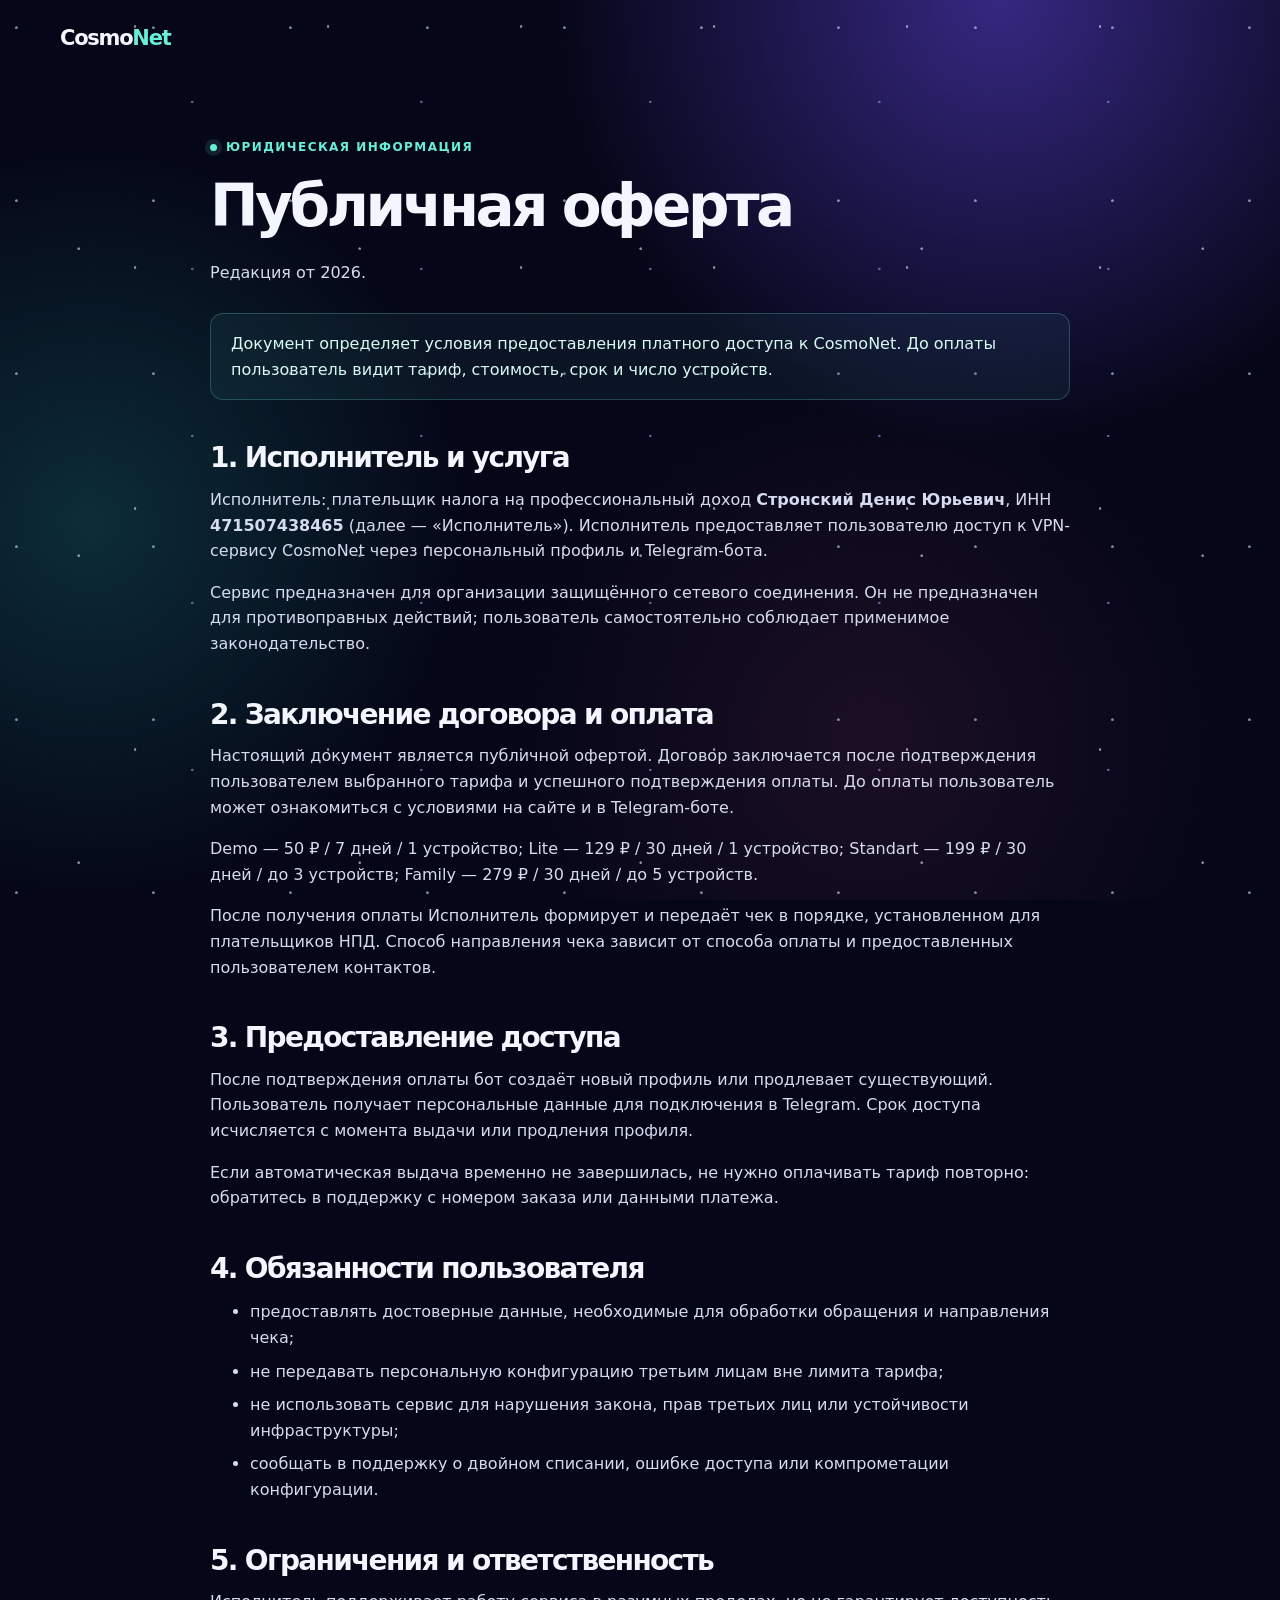
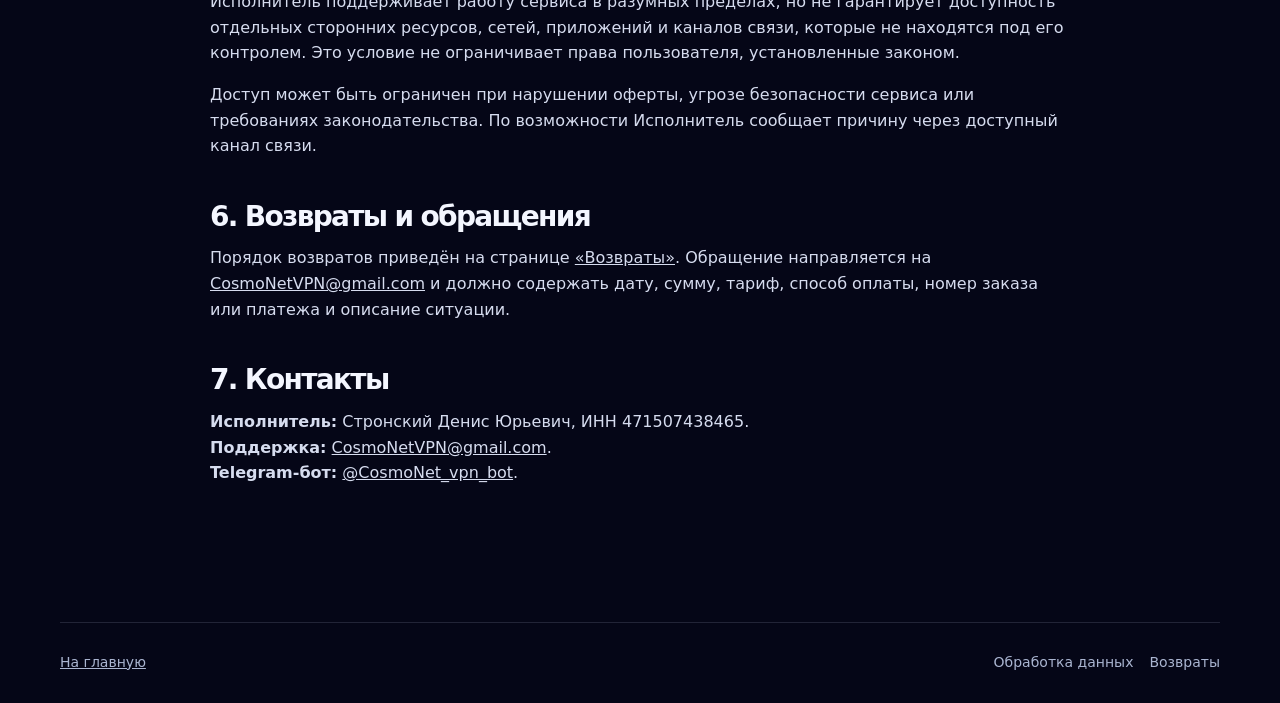
==== site/documents/offer.html @ 613d1d77 "Обновить бота, оплату и сайт CosmoNet" ====
<!doctype html><html lang="ru"><head><meta charset="utf-8"><meta name="viewport" content="width=device-width,initial-scale=1"><meta name="description" content="Публичная оферта CosmoNet."><title>Оферта — CosmoNet</title><link rel="stylesheet" href="../styles.css"></head><body><header class="container topbar"><a class="brand" href="../index.html">Cosmo<span>Net</span></a></header><main class="legal"><div class="eyebrow">Юридическая информация</div><h1>Публичная оферта</h1><p class="meta">Редакция от <span data-updated-at></span>.</p><div class="notice">Документ определяет условия предоставления платного доступа к CosmoNet. До оплаты пользователь видит тариф, стоимость, срок и число устройств.</div><h2>1. Исполнитель и услуга</h2><p>Исполнитель: плательщик налога на профессиональный доход <strong data-merchant-name>Стронский Денис Юрьевич</strong>, ИНН <strong data-merchant-inn>471507438465</strong> (далее — «Исполнитель»). Исполнитель предоставляет пользователю доступ к VPN-сервису CosmoNet через персональный профиль и Telegram-бота.</p><p>Сервис предназначен для организации защищённого сетевого соединения. Он не предназначен для противоправных действий; пользователь самостоятельно соблюдает применимое законодательство.</p><h2>2. Заключение договора и оплата</h2><p>Настоящий документ является публичной офертой. Договор заключается после подтверждения пользователем выбранного тарифа и успешного подтверждения оплаты. До оплаты пользователь может ознакомиться с условиями на сайте и в Telegram-боте.</p><p>Demo — 50 ₽ / 7 дней / 1 устройство; Lite — 129 ₽ / 30 дней / 1 устройство; Standart — 199 ₽ / 30 дней / до 3 устройств; Family — 279 ₽ / 30 дней / до 5 устройств.</p><p>После получения оплаты Исполнитель формирует и передаёт чек в порядке, установленном для плательщиков НПД. Способ направления чека зависит от способа оплаты и предоставленных пользователем контактов.</p><h2>3. Предоставление доступа</h2><p>После подтверждения оплаты бот создаёт новый профиль или продлевает существующий. Пользователь получает персональные данные для подключения в Telegram. Срок доступа исчисляется с момента выдачи или продления профиля.</p><p>Если автоматическая выдача временно не завершилась, не нужно оплачивать тариф повторно: обратитесь в поддержку с номером заказа или данными платежа.</p><h2>4. Обязанности пользователя</h2><ul><li>предоставлять достоверные данные, необходимые для обработки обращения и направления чека;</li><li>не передавать персональную конфигурацию третьим лицам вне лимита тарифа;</li><li>не использовать сервис для нарушения закона, прав третьих лиц или устойчивости инфраструктуры;</li><li>сообщать в поддержку о двойном списании, ошибке доступа или компрометации конфигурации.</li></ul><h2>5. Ограничения и ответственность</h2><p>Исполнитель поддерживает работу сервиса в разумных пределах, но не гарантирует доступность отдельных сторонних ресурсов, сетей, приложений и каналов связи, которые не находятся под его контролем. Это условие не ограничивает права пользователя, установленные законом.</p><p>Доступ может быть ограничен при нарушении оферты, угрозе безопасности сервиса или требованиях законодательства. По возможности Исполнитель сообщает причину через доступный канал связи.</p><h2>6. Возвраты и обращения</h2><p>Порядок возвратов приведён на странице <a href="refunds.html">«Возвраты»</a>. Обращение направляется на <a data-support-email href="#">CosmoNetVPN@gmail.com</a> и должно содержать дату, сумму, тариф, способ оплаты, номер заказа или платежа и описание ситуации.</p><h2>7. Контакты</h2><p><strong>Исполнитель:</strong> <span data-merchant-name>Стронский Денис Юрьевич</span>, ИНН <span data-merchant-inn>471507438465</span>.<br><strong>Поддержка:</strong> <a data-support-email href="#">CosmoNetVPN@gmail.com</a>.<br><strong>Telegram-бот:</strong> <a data-bot-link href="#">@CosmoNet_vpn_bot</a>.</p></main><footer class="container"><div class="footer"><a href="../index.html">На главную</a><div class="foot-links"><a href="privacy.html">Обработка данных</a><a href="refunds.html">Возвраты</a></div></div></footer><script src="../config.js"></script><script src="../app.js"></script></body></html>
---- site/styles.css ----
:root{--bg:#050617;--ink:#f4f6ff;--muted:#aab5d1;--line:rgba(209,220,255,.14);--cyan:#68efd7;--violet:#9680ff;--pink:#ff8cc9;--card:rgba(18,25,58,.74);--shadow:0 25px 70px rgba(0,0,0,.35)}*{box-sizing:border-box}html{scroll-behavior:smooth}body{min-width:320px;margin:0;overflow-x:hidden;color:var(--ink);background:var(--bg);font:16px/1.6 Inter,ui-sans-serif,system-ui,-apple-system,"Segoe UI",sans-serif}body:before{position:fixed;inset:0;z-index:-2;content:"";background:radial-gradient(circle at 75% 2%,rgba(107,76,244,.4),transparent 27rem),radial-gradient(circle at 4% 65%,rgba(50,222,201,.14),transparent 22rem),var(--bg)}body:after{position:fixed;inset:0;z-index:-1;pointer-events:none;content:"";opacity:.38;background-image:linear-gradient(rgba(255,255,255,.022) 1px,transparent 1px),linear-gradient(90deg,rgba(255,255,255,.022) 1px,transparent 1px);background-size:45px 45px}a{color:inherit}.container{width:min(1160px,calc(100% - 40px));margin:auto}.topbar{display:flex;align-items:center;justify-content:space-between;gap:24px;padding:22px 0}.brand{display:inline-flex;align-items:center;gap:10px;font-size:21px;font-weight:850;letter-spacing:-.06em;text-decoration:none}.brand:before{width:26px;height:26px;border:2px solid var(--cyan);border-radius:50% 50% 50% 8px;box-shadow:7px -5px 0 -4px var(--violet);content:"";transform:rotate(-25deg)}.brand span{color:var(--cyan)}.nav{display:flex;gap:23px;align-items:center;color:var(--muted);font-size:14px}.nav a{text-decoration:none}.nav a:hover{color:var(--ink)}.nav-cta{padding:9px 14px;border:1px solid var(--line);border-radius:10px;color:var(--ink)}.hero{display:grid;grid-template-columns:1.07fr .93fr;align-items:center;gap:64px;min-height:620px;padding:70px 0 92px}.eyebrow{display:inline-flex;align-items:center;gap:9px;color:var(--cyan);font-size:12px;font-weight:800;letter-spacing:.12em;text-transform:uppercase}.eyebrow:before{width:7px;height:7px;border-radius:50%;background:var(--cyan);box-shadow:0 0 0 5px rgba(104,239,215,.12);content:""}h1,h2,h3,p{margin-top:0}h1,h2,h3{letter-spacing:-.06em;line-height:1.06}h1{max-width:690px;margin:18px 0 22px;font-size:clamp(48px,6.25vw,78px)}h1 .shine{background:linear-gradient(105deg,var(--cyan),#a8dfff 47%,var(--violet));-webkit-background-clip:text;background-clip:text;color:transparent}h2{margin-bottom:14px;font-size:clamp(32px,4vw,48px)}h3{margin-bottom:9px;font-size:22px}.lead{max-width:600px;color:var(--muted);font-size:20px}.actions{display:flex;flex-wrap:wrap;gap:12px;margin-top:30px}.button{display:inline-flex;align-items:center;justify-content:center;min-height:49px;padding:0 20px;border:1px solid var(--line);border-radius:12px;font-weight:780;text-decoration:none;transition:.2s}.button:hover{border-color:rgba(104,239,215,.7);transform:translateY(-2px)}.button--primary{border-color:var(--cyan);background:var(--cyan);color:#06221b;box-shadow:0 14px 32px rgba(66,235,200,.19)}.button--primary:hover{background:#92f6e4}.button--primary.is-disabled{pointer-events:none;opacity:.55}.quick{display:flex;align-items:center;gap:10px;margin-top:25px;color:#d6dff0;font-size:14px}.quick i{width:8px;height:8px;border-radius:50%;background:var(--cyan);box-shadow:0 0 13px var(--cyan)}.cosmos{position:relative;min-height:400px;padding:30px;overflow:hidden;border:1px solid rgba(196,211,255,.2);border-radius:28px;background:linear-gradient(145deg,rgba(46,55,123,.88),rgba(10,15,40,.82));box-shadow:var(--shadow)}.cosmos:before{position:absolute;top:70px;right:-80px;width:285px;height:285px;border:1px solid rgba(158,132,255,.4);border-radius:50%;box-shadow:0 0 0 42px rgba(158,132,255,.06),0 0 0 84px rgba(104,239,215,.035);content:""}.cosmos:after{position:absolute;right:66px;bottom:48px;width:93px;height:93px;border-radius:50%;background:radial-gradient(circle at 30% 29%,#ece0ff,#775bd8 42%,#2e2366 72%);box-shadow:-91px -38px 0 -37px var(--cyan),52px -170px 0 -43px var(--pink);content:""}.online{position:relative;z-index:1;display:inline-flex;align-items:center;gap:8px;padding:8px 11px;border:1px solid rgba(104,239,215,.38);border-radius:99px;background:rgba(5,35,43,.58);color:#bffff4;font-size:13px}.online i{width:7px;height:7px;border-radius:50%;background:var(--cyan);box-shadow:0 0 12px var(--cyan)}.connection{position:relative;z-index:1;margin-top:96px;padding:21px;border:1px solid rgba(255,255,255,.13);border-radius:18px;background:rgba(8,13,34,.76);backdrop-filter:blur(9px)}.connection small,.connection div{color:var(--muted)}.connection strong{display:block;margin:7px 0;font-size:24px;letter-spacing:-.04em}.connection div{display:flex;justify-content:space-between;font-size:13px}.section{padding:92px 0}.section-head{display:flex;align-items:end;justify-content:space-between;gap:28px;margin-bottom:32px}.section-head p{max-width:480px;margin:0;color:var(--muted)}.plans{display:grid;grid-template-columns:repeat(4,1fr);gap:14px}.plan{position:relative;min-height:365px;padding:25px;overflow:hidden;border:1px solid var(--line);border-radius:20px;background:var(--card);box-shadow:0 12px 34px rgba(0,0,0,.16)}.plan--best{border-color:rgba(104,239,215,.7);background:linear-gradient(160deg,rgba(26,76,91,.79),rgba(17,27,58,.94));transform:translateY(-11px)}.label{min-height:22px;color:var(--cyan);font-size:12px;font-weight:830;letter-spacing:.09em;text-transform:uppercase}.empty{visibility:hidden}.price{margin:20px 0 3px;font-size:38px;font-weight:850;letter-spacing:-.07em}.duration{color:var(--muted);font-size:14px}.list{margin:23px 0 0;padding:0;list-style:none;color:#d7def0;font-size:14px}.list li{padding:9px 0;border-top:1px solid var(--line)}.list li:before{margin-right:8px;color:var(--cyan);content:"✓"}.plan .button{position:absolute;right:25px;bottom:24px;left:25px;min-height:43px;font-size:14px}.perks{display:grid;grid-template-columns:repeat(3,1fr);gap:16px}.perk{padding:27px;border:1px solid var(--line);border-radius:18px;background:rgba(18,25,58,.5)}.mark{display:grid;width:40px;height:40px;margin-bottom:21px;border-radius:12px;place-items:center;background:rgba(104,239,215,.12);color:var(--cyan);font-size:20px}.perk p{margin:0;color:var(--muted)}.how{padding:76px 0;border-top:1px solid var(--line);border-bottom:1px solid var(--line);background:rgba(10,15,37,.6)}.steps{display:grid;grid-template-columns:repeat(3,1fr);gap:22px}.step{padding:8px 24px 8px 0;border-right:1px solid var(--line)}.step:last-child{border:0}.num{margin-bottom:32px;color:var(--violet);font-size:12px;font-weight:850;letter-spacing:.12em}.step p{color:var(--muted)}.support{display:flex;align-items:center;justify-content:space-between;gap:30px;padding:38px;border:1px solid rgba(104,239,215,.26);border-radius:24px;background:linear-gradient(100deg,rgba(17,61,74,.72),rgba(20,25,59,.72))}.support h2{margin-bottom:8px}.support p{margin:0;color:var(--muted)}.support a{color:#c6fff5}.legal{width:min(860px,calc(100% - 40px));margin:auto;padding:55px 0 90px}.legal h1{font-size:clamp(38px,5vw,58px)}.legal h2{margin-top:43px;font-size:28px}.legal p,.legal li{color:#d6dcef}.legal li{margin-bottom:8px}.meta{color:var(--muted)}.notice{margin:28px 0;padding:17px 20px;border:1px solid rgba(104,239,215,.24);border-radius:13px;background:rgba(46,95,100,.17);color:#d9faf4}footer{padding:30px 0;color:var(--muted);font-size:14px}.footer{display:flex;align-items:center;justify-content:space-between;gap:20px;padding-top:28px;border-top:1px solid var(--line)}.foot-links{display:flex;flex-wrap:wrap;gap:16px}.foot-links a{text-decoration:none}@media(max-width:920px){.hero{grid-template-columns:1fr;gap:18px;min-height:auto}.cosmos{min-height:300px}.connection{margin-top:42px}.plans{grid-template-columns:repeat(2,1fr)}.plan--best{transform:none}}@media(max-width:650px){.container{width:calc(100% - 30px)}.nav{display:none}.topbar{padding:18px 0}.hero{padding:52px 0 64px}.lead{font-size:18px}.section{padding:64px 0}.section-head,.support,.footer{align-items:flex-start;flex-direction:column}.plans,.perks,.steps{grid-template-columns:1fr}.step{padding:18px 0;border-right:0;border-bottom:1px solid var(--line)}.step:last-child{border:0}.plan{min-height:340px}}
/* Космические акценты и упрощённые тарифы */
body::before{background:radial-gradient(circle at 78% 0%,rgba(107,76,244,.48),transparent 28rem),radial-gradient(circle at 7% 58%,rgba(43,221,199,.18),transparent 24rem),radial-gradient(circle at 68% 82%,rgba(255,106,188,.09),transparent 23rem),#050617}body::after{opacity:.54;background-image:radial-gradient(circle at 12% 16%,#d8f9ff 0 1px,transparent 1.7px),radial-gradient(circle at 70% 11%,#fff 0 1px,transparent 1.5px),radial-gradient(circle at 84% 61%,#a8a1ff 0 1px,transparent 1.5px),radial-gradient(circle at 28% 81%,#fff 0 1px,transparent 1.6px),linear-gradient(rgba(255,255,255,.018) 1px,transparent 1px),linear-gradient(90deg,rgba(255,255,255,.018) 1px,transparent 1px);background-size:137px 173px,193px 241px,229px 167px,281px 307px,45px 45px,45px 45px}.brand{gap:0}.brand:before{display:none}.brand-cosmo{color:#f4f6ff}.brand-net{color:var(--cyan)}.plan{min-height:248px;padding-top:33px}.plan h3{font-size:25px}.plan--best{background:linear-gradient(160deg,rgba(31,87,104,.86),rgba(24,29,74,.94));box-shadow:0 0 0 1px rgba(104,239,215,.1),0 25px 52px rgba(26,193,184,.12)}.device{margin-top:19px;color:#dfe6f9;font-size:15px}.device:before{display:inline-block;width:7px;height:7px;margin-right:8px;border-radius:50%;background:var(--cyan);box-shadow:0 0 11px rgba(104,239,215,.8);content:""}.tariff-note{margin:25px 0 0;color:var(--muted);font-size:14px;text-align:center}.windows-card{display:grid;grid-template-columns:1.03fr .97fr;align-items:center;gap:54px;padding:52px;overflow:hidden;border:1px solid rgba(165,183,255,.22);border-radius:28px;background:linear-gradient(127deg,rgba(18,52,71,.79),rgba(27,28,75,.88));box-shadow:var(--shadow)}.windows-copy h2{max-width:600px;margin:15px 0}.windows-copy p{max-width:590px;color:var(--muted);font-size:17px}.windows-badges{display:flex;flex-wrap:wrap;gap:9px;margin:24px 0}.windows-badges span{padding:7px 10px;border:1px solid var(--line);border-radius:99px;background:rgba(6,10,30,.34);color:#dce8ff;font-size:13px}.windows-device{width:min(100%,420px);margin-left:auto;padding:11px;border:1px solid rgba(255,255,255,.25);border-radius:20px;background:linear-gradient(135deg,#7886af,#263158 12%,#0b1130 90%);box-shadow:0 22px 55px rgba(0,0,0,.4);transform:rotate(2.5deg)}.device-bar{display:flex;gap:5px;padding:2px 0 9px}.device-bar span{width:6px;height:6px;border-radius:50%;background:#93a1c8}.device-screen{min-height:286px;padding:20px;border-radius:10px;background:radial-gradient(circle at 80% 85%,rgba(119,86,222,.62),transparent 24%),radial-gradient(circle at 14% 20%,rgba(52,223,199,.24),transparent 26%),#070b22}.app-top,.app-bottom{display:flex;justify-content:space-between;color:#aeb9da;font-size:12px}.app-top b{color:#edf4ff;font-size:14px}.app-top em{color:var(--cyan);font-style:normal}.app-top small{padding:4px 7px;border-radius:99px;background:rgba(104,239,215,.12);color:#aef9e9}.app-core{display:grid;padding:31px 0 25px;place-items:center;text-align:center}.app-orbit{display:grid;width:115px;height:115px;margin-bottom:16px;border:1px solid rgba(146,127,255,.45);border-radius:50%;place-items:center;box-shadow:0 0 0 14px rgba(104,239,215,.045),0 0 0 29px rgba(146,127,255,.05)}.app-orbit i{width:45px;height:45px;border-radius:50%;background:radial-gradient(circle at 35% 30%,#e2faff,#60d9cb 37%,#1c5675 70%);box-shadow:0 0 30px rgba(104,239,215,.55)}.app-core strong{font-size:21px}.app-core span{color:#9eeede;font-size:13px}.app-bottom{padding-top:14px;border-top:1px solid rgba(255,255,255,.12)}@media(max-width:920px){.windows-card{grid-template-columns:1fr}.windows-device{margin:0}.plan{min-height:260px}}@media(max-width:650px){.windows-card{gap:32px;padding:28px}.windows-copy p{font-size:16px}.windows-device{transform:none}.device-screen{min-height:250px}.plan{min-height:240px}.tariff-note{text-align:left}}

/* Исправление карточек тарифов и логотипа */
.brand .brand-cosmo{color:#f4f6ff}.brand .brand-net{color:var(--cyan)}.plan{display:flex;flex-direction:column}.plan .button{position:static;margin-top:auto}.plan .device{margin-bottom:28px}
.merchant-footer{margin-bottom:6px;color:#dbe4f7;font-size:13px}.merchant-footer span{white-space:nowrap}
.merchant-footer{display:grid;gap:1px;line-height:1.35}.merchant-footer>span{display:block}
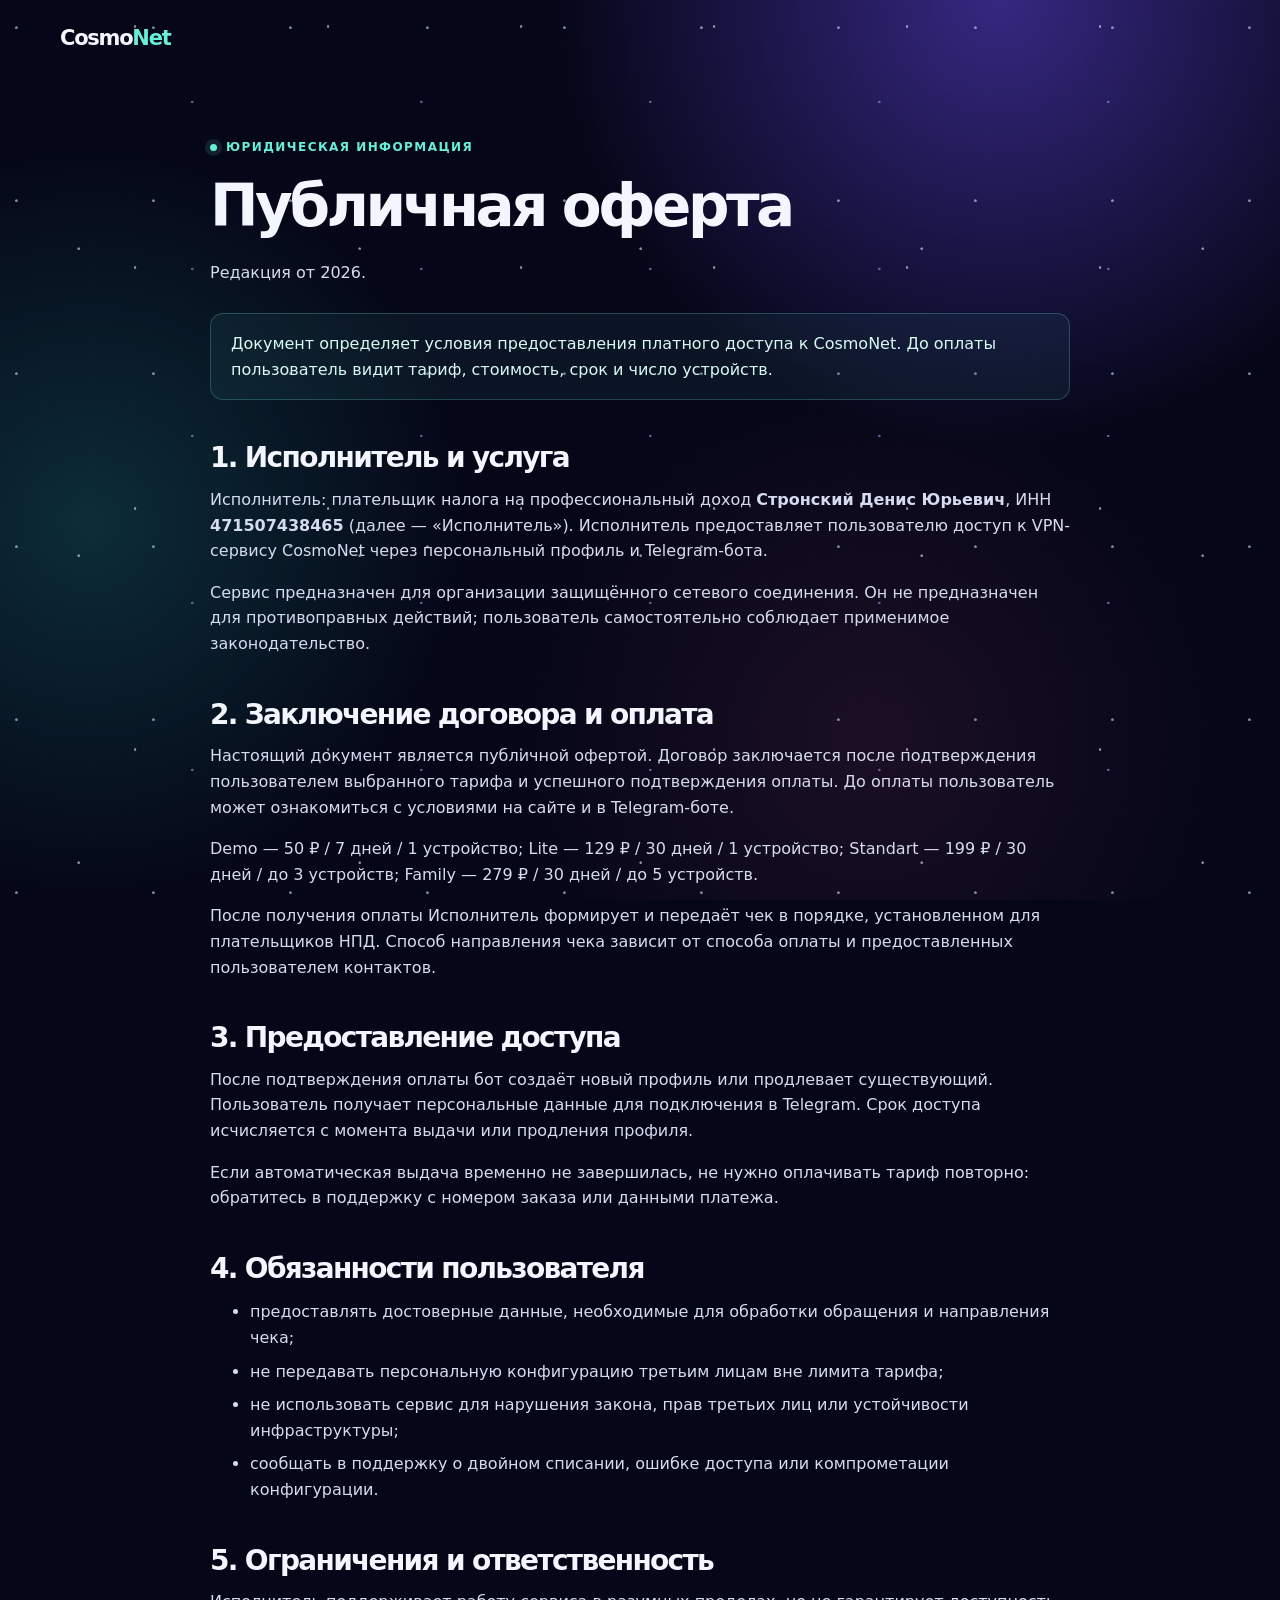
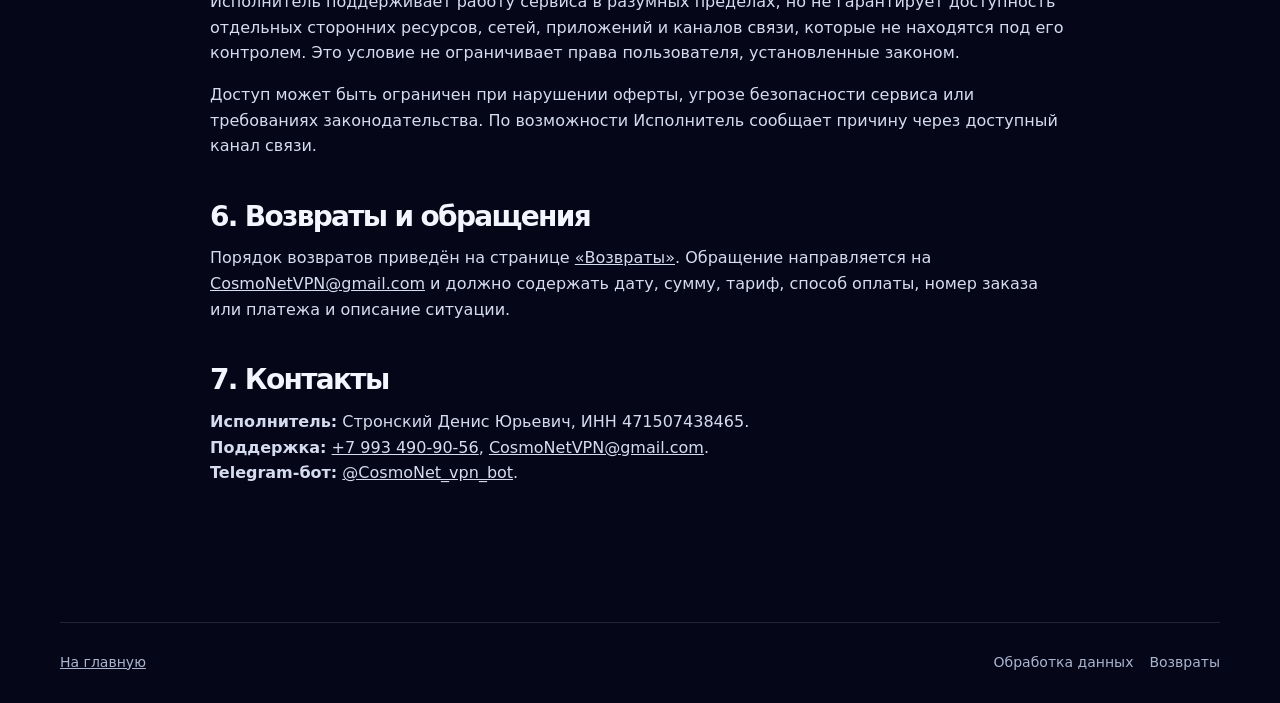
==== commit 07f5fe4f: "Зафиксировать рабочую версию перед редизайном бота" ====
--- a/site/documents/offer.html
+++ b/site/documents/offer.html
@@ -1 +1 @@
-<!doctype html><html lang="ru"><head><meta charset="utf-8"><meta name="viewport" content="width=device-width,initial-scale=1"><meta name="description" content="Публичная оферта CosmoNet."><title>Оферта — CosmoNet</title><link rel="stylesheet" href="../styles.css"></head><body><header class="container topbar"><a class="brand" href="../index.html">Cosmo<span>Net</span></a></header><main class="legal"><div class="eyebrow">Юридическая информация</div><h1>Публичная оферта</h1><p class="meta">Редакция от <span data-updated-at></span>.</p><div class="notice">Документ определяет условия предоставления платного доступа к CosmoNet. До оплаты пользователь видит тариф, стоимость, срок и число устройств.</div><h2>1. Исполнитель и услуга</h2><p>Исполнитель: плательщик налога на профессиональный доход <strong data-merchant-name>Стронский Денис Юрьевич</strong>, ИНН <strong data-merchant-inn>471507438465</strong> (далее — «Исполнитель»). Исполнитель предоставляет пользователю доступ к VPN-сервису CosmoNet через персональный профиль и Telegram-бота.</p><p>Сервис предназначен для организации защищённого сетевого соединения. Он не предназначен для противоправных действий; пользователь самостоятельно соблюдает применимое законодательство.</p><h2>2. Заключение договора и оплата</h2><p>Настоящий документ является публичной офертой. Договор заключается после подтверждения пользователем выбранного тарифа и успешного подтверждения оплаты. До оплаты пользователь может ознакомиться с условиями на сайте и в Telegram-боте.</p><p>Demo — 50 ₽ / 7 дней / 1 устройство; Lite — 129 ₽ / 30 дней / 1 устройство; Standart — 199 ₽ / 30 дней / до 3 устройств; Family — 279 ₽ / 30 дней / до 5 устройств.</p><p>После получения оплаты Исполнитель формирует и передаёт чек в порядке, установленном для плательщиков НПД. Способ направления чека зависит от способа оплаты и предоставленных пользователем контактов.</p><h2>3. Предоставление доступа</h2><p>После подтверждения оплаты бот создаёт новый профиль или продлевает существующий. Пользователь получает персональные данные для подключения в Telegram. Срок доступа исчисляется с момента выдачи или продления профиля.</p><p>Если автоматическая выдача временно не завершилась, не нужно оплачивать тариф повторно: обратитесь в поддержку с номером заказа или данными платежа.</p><h2>4. Обязанности пользователя</h2><ul><li>предоставлять достоверные данные, необходимые для обработки обращения и направления чека;</li><li>не передавать персональную конфигурацию третьим лицам вне лимита тарифа;</li><li>не использовать сервис для нарушения закона, прав третьих лиц или устойчивости инфраструктуры;</li><li>сообщать в поддержку о двойном списании, ошибке доступа или компрометации конфигурации.</li></ul><h2>5. Ограничения и ответственность</h2><p>Исполнитель поддерживает работу сервиса в разумных пределах, но не гарантирует доступность отдельных сторонних ресурсов, сетей, приложений и каналов связи, которые не находятся под его контролем. Это условие не ограничивает права пользователя, установленные законом.</p><p>Доступ может быть ограничен при нарушении оферты, угрозе безопасности сервиса или требованиях законодательства. По возможности Исполнитель сообщает причину через доступный канал связи.</p><h2>6. Возвраты и обращения</h2><p>Порядок возвратов приведён на странице <a href="refunds.html">«Возвраты»</a>. Обращение направляется на <a data-support-email href="#">CosmoNetVPN@gmail.com</a> и должно содержать дату, сумму, тариф, способ оплаты, номер заказа или платежа и описание ситуации.</p><h2>7. Контакты</h2><p><strong>Исполнитель:</strong> <span data-merchant-name>Стронский Денис Юрьевич</span>, ИНН <span data-merchant-inn>471507438465</span>.<br><strong>Поддержка:</strong> <a data-support-email href="#">CosmoNetVPN@gmail.com</a>.<br><strong>Telegram-бот:</strong> <a data-bot-link href="#">@CosmoNet_vpn_bot</a>.</p></main><footer class="container"><div class="footer"><a href="../index.html">На главную</a><div class="foot-links"><a href="privacy.html">Обработка данных</a><a href="refunds.html">Возвраты</a></div></div></footer><script src="../config.js"></script><script src="../app.js"></script></body></html>+<!doctype html><html lang="ru"><head><meta charset="utf-8"><meta name="viewport" content="width=device-width,initial-scale=1"><meta name="description" content="Публичная оферта CosmoNet."><title>Оферта — CosmoNet</title><link rel="stylesheet" href="../styles.css"></head><body><header class="container topbar"><a class="brand" href="../index.html">Cosmo<span>Net</span></a></header><main class="legal"><div class="eyebrow">Юридическая информация</div><h1>Публичная оферта</h1><p class="meta">Редакция от <span data-updated-at></span>.</p><div class="notice">Документ определяет условия предоставления платного доступа к CosmoNet. До оплаты пользователь видит тариф, стоимость, срок и число устройств.</div><h2>1. Исполнитель и услуга</h2><p>Исполнитель: плательщик налога на профессиональный доход <strong data-merchant-name>Стронский Денис Юрьевич</strong>, ИНН <strong data-merchant-inn>471507438465</strong> (далее — «Исполнитель»). Исполнитель предоставляет пользователю доступ к VPN-сервису CosmoNet через персональный профиль и Telegram-бота.</p><p>Сервис предназначен для организации защищённого сетевого соединения. Он не предназначен для противоправных действий; пользователь самостоятельно соблюдает применимое законодательство.</p><h2>2. Заключение договора и оплата</h2><p>Настоящий документ является публичной офертой. Договор заключается после подтверждения пользователем выбранного тарифа и успешного подтверждения оплаты. До оплаты пользователь может ознакомиться с условиями на сайте и в Telegram-боте.</p><p>Demo — 50 ₽ / 7 дней / 1 устройство; Lite — 129 ₽ / 30 дней / 1 устройство; Standart — 199 ₽ / 30 дней / до 3 устройств; Family — 279 ₽ / 30 дней / до 5 устройств.</p><p>После получения оплаты Исполнитель формирует и передаёт чек в порядке, установленном для плательщиков НПД. Способ направления чека зависит от способа оплаты и предоставленных пользователем контактов.</p><h2>3. Предоставление доступа</h2><p>После подтверждения оплаты бот создаёт новый профиль или продлевает существующий. Пользователь получает персональные данные для подключения в Telegram. Срок доступа исчисляется с момента выдачи или продления профиля.</p><p>Если автоматическая выдача временно не завершилась, не нужно оплачивать тариф повторно: обратитесь в поддержку с номером заказа или данными платежа.</p><h2>4. Обязанности пользователя</h2><ul><li>предоставлять достоверные данные, необходимые для обработки обращения и направления чека;</li><li>не передавать персональную конфигурацию третьим лицам вне лимита тарифа;</li><li>не использовать сервис для нарушения закона, прав третьих лиц или устойчивости инфраструктуры;</li><li>сообщать в поддержку о двойном списании, ошибке доступа или компрометации конфигурации.</li></ul><h2>5. Ограничения и ответственность</h2><p>Исполнитель поддерживает работу сервиса в разумных пределах, но не гарантирует доступность отдельных сторонних ресурсов, сетей, приложений и каналов связи, которые не находятся под его контролем. Это условие не ограничивает права пользователя, установленные законом.</p><p>Доступ может быть ограничен при нарушении оферты, угрозе безопасности сервиса или требованиях законодательства. По возможности Исполнитель сообщает причину через доступный канал связи.</p><h2>6. Возвраты и обращения</h2><p>Порядок возвратов приведён на странице <a href="refunds.html">«Возвраты»</a>. Обращение направляется на <a data-support-email href="#">CosmoNetVPN@gmail.com</a> и должно содержать дату, сумму, тариф, способ оплаты, номер заказа или платежа и описание ситуации.</p><h2>7. Контакты</h2><p><strong>Исполнитель:</strong> <span data-merchant-name>Стронский Денис Юрьевич</span>, ИНН <span data-merchant-inn>471507438465</span>.<br><strong>Поддержка:</strong> <a href="tel:+79934909056">+7 993 490-90-56</a>, <a data-support-email href="#">CosmoNetVPN@gmail.com</a>.<br><strong>Telegram-бот:</strong> <a data-bot-link href="#">@CosmoNet_vpn_bot</a>.</p></main><footer class="container"><div class="footer"><a href="../index.html">На главную</a><div class="foot-links"><a href="privacy.html">Обработка данных</a><a href="refunds.html">Возвраты</a></div></div></footer><script src="../config.js"></script><script src="../app.js"></script></body></html>
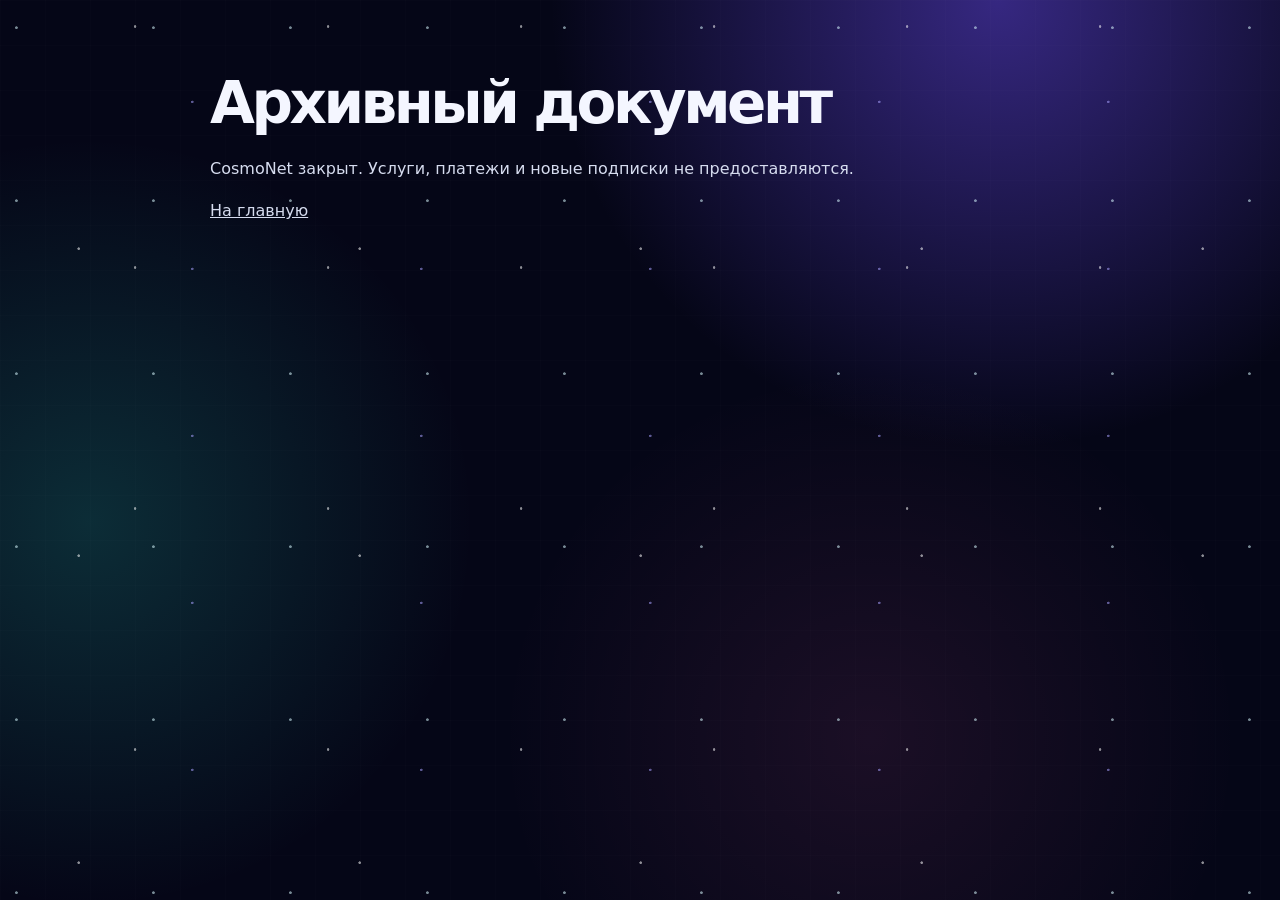
==== commit 23bc4bbb: "удалил персональные данные и переписал историю репозитория" ====
--- a/site/documents/offer.html
+++ b/site/documents/offer.html
@@ -1 +1 @@
-<!doctype html><html lang="ru"><head><meta charset="utf-8"><meta name="viewport" content="width=device-width,initial-scale=1"><meta name="description" content="Публичная оферта CosmoNet."><title>Оферта — CosmoNet</title><link rel="stylesheet" href="../styles.css"></head><body><header class="container topbar"><a class="brand" href="../index.html">Cosmo<span>Net</span></a></header><main class="legal"><div class="eyebrow">Юридическая информация</div><h1>Публичная оферта</h1><p class="meta">Редакция от <span data-updated-at></span>.</p><div class="notice">Документ определяет условия предоставления платного доступа к CosmoNet. До оплаты пользователь видит тариф, стоимость, срок и число устройств.</div><h2>1. Исполнитель и услуга</h2><p>Исполнитель: плательщик налога на профессиональный доход <strong data-merchant-name>Стронский Денис Юрьевич</strong>, ИНН <strong data-merchant-inn>471507438465</strong> (далее — «Исполнитель»). Исполнитель предоставляет пользователю доступ к VPN-сервису CosmoNet через персональный профиль и Telegram-бота.</p><p>Сервис предназначен для организации защищённого сетевого соединения. Он не предназначен для противоправных действий; пользователь самостоятельно соблюдает применимое законодательство.</p><h2>2. Заключение договора и оплата</h2><p>Настоящий документ является публичной офертой. Договор заключается после подтверждения пользователем выбранного тарифа и успешного подтверждения оплаты. До оплаты пользователь может ознакомиться с условиями на сайте и в Telegram-боте.</p><p>Demo — 50 ₽ / 7 дней / 1 устройство; Lite — 129 ₽ / 30 дней / 1 устройство; Standart — 199 ₽ / 30 дней / до 3 устройств; Family — 279 ₽ / 30 дней / до 5 устройств.</p><p>После получения оплаты Исполнитель формирует и передаёт чек в порядке, установленном для плательщиков НПД. Способ направления чека зависит от способа оплаты и предоставленных пользователем контактов.</p><h2>3. Предоставление доступа</h2><p>После подтверждения оплаты бот создаёт новый профиль или продлевает существующий. Пользователь получает персональные данные для подключения в Telegram. Срок доступа исчисляется с момента выдачи или продления профиля.</p><p>Если автоматическая выдача временно не завершилась, не нужно оплачивать тариф повторно: обратитесь в поддержку с номером заказа или данными платежа.</p><h2>4. Обязанности пользователя</h2><ul><li>предоставлять достоверные данные, необходимые для обработки обращения и направления чека;</li><li>не передавать персональную конфигурацию третьим лицам вне лимита тарифа;</li><li>не использовать сервис для нарушения закона, прав третьих лиц или устойчивости инфраструктуры;</li><li>сообщать в поддержку о двойном списании, ошибке доступа или компрометации конфигурации.</li></ul><h2>5. Ограничения и ответственность</h2><p>Исполнитель поддерживает работу сервиса в разумных пределах, но не гарантирует доступность отдельных сторонних ресурсов, сетей, приложений и каналов связи, которые не находятся под его контролем. Это условие не ограничивает права пользователя, установленные законом.</p><p>Доступ может быть ограничен при нарушении оферты, угрозе безопасности сервиса или требованиях законодательства. По возможности Исполнитель сообщает причину через доступный канал связи.</p><h2>6. Возвраты и обращения</h2><p>Порядок возвратов приведён на странице <a href="refunds.html">«Возвраты»</a>. Обращение направляется на <a data-support-email href="#">CosmoNetVPN@gmail.com</a> и должно содержать дату, сумму, тариф, способ оплаты, номер заказа или платежа и описание ситуации.</p><h2>7. Контакты</h2><p><strong>Исполнитель:</strong> <span data-merchant-name>Стронский Денис Юрьевич</span>, ИНН <span data-merchant-inn>471507438465</span>.<br><strong>Поддержка:</strong> <a href="tel:+79934909056">+7 993 490-90-56</a>, <a data-support-email href="#">CosmoNetVPN@gmail.com</a>.<br><strong>Telegram-бот:</strong> <a data-bot-link href="#">@CosmoNet_vpn_bot</a>.</p></main><footer class="container"><div class="footer"><a href="../index.html">На главную</a><div class="foot-links"><a href="privacy.html">Обработка данных</a><a href="refunds.html">Возвраты</a></div></div></footer><script src="../config.js"></script><script src="../app.js"></script></body></html>+<!doctype html><html lang="ru"><head><meta charset="utf-8"><meta name="viewport" content="width=device-width,initial-scale=1"><title>CosmoNet — архив</title><link rel="stylesheet" href="../styles.css"></head><body><main class="legal"><h1>Архивный документ</h1><p>CosmoNet закрыт. Услуги, платежи и новые подписки не предоставляются.</p><p><a href="../index.html">На главную</a></p></main></body></html>
